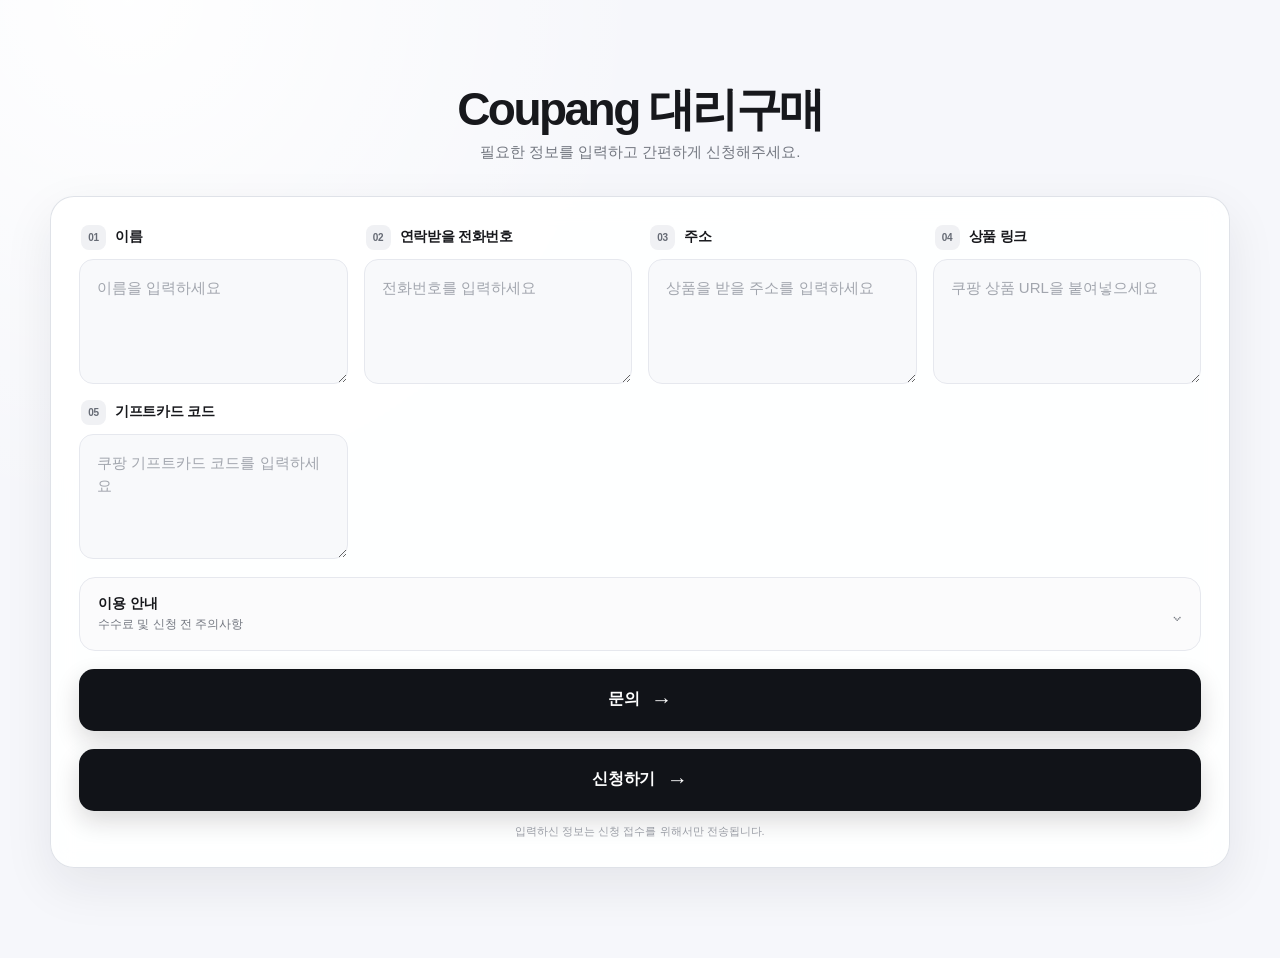
==== index.html @ e5777b5c "Update WORKER_URL to point to API endpoint" ====
<!DOCTYPE html>
<html lang="ko">
<head>
    <meta charset="UTF-8">
    <meta name="viewport" content="width=device-width, initial-scale=1.0, viewport-fit=cover">
    <meta name="theme-color" content="#f6f7fb">
    <title>Coupang 대리구매</title>
    <link rel="stylesheet" href="style.css">
    <link rel="icon" type="image/jpeg" href="coupang.jpg">
</head>

<body>
    <main class="page">
        <header class="hero">
            <h1>Coupang 대리구매</h1>
            <p>필요한 정보를 입력하고 간편하게 신청해주세요.</p>
        </header>

        <section class="form-card">
            <div class="form-grid">
                <div class="field-card">
                    <label for="name">
                        <span class="field-number">01</span>
                        이름
                    </label>
                    <textarea id="name" rows="1" placeholder="이름을 입력하세요"></textarea>
                </div>

                <div class="field-card">
                    <label for="phone">
                        <span class="field-number">02</span>
                        연락받을 전화번호
                    </label>
                    <textarea id="phone" rows="1" placeholder="전화번호를 입력하세요" inputmode="tel"></textarea>
                </div>

                <div class="field-card">
                    <label for="address">
                        <span class="field-number">03</span>
                        주소
                    </label>
                    <textarea id="address" rows="2" placeholder="상품을 받을 주소를 입력하세요"></textarea>
                </div>

                <div class="field-card">
                    <label for="product">
                        <span class="field-number">04</span>
                        상품 링크
                    </label>
                    <textarea id="product" rows="2" placeholder="쿠팡 상품 URL을 붙여넣으세요"></textarea>
                </div>

                <div class="field-card">
                    <label for="code">
                        <span class="field-number">05</span>
                        기프트카드 코드
                    </label>
                    <textarea id="code" rows="2" placeholder="쿠팡 기프트카드 코드를 입력하세요"></textarea>
                </div>
            </div>

            <details class="notice">
                <summary>
                    <span>
                        <strong>이용 안내</strong>
                        <small>수수료 및 신청 전 주의사항</small>
                    </span>
                    <span class="chevron">⌄</span>
                </summary>

                <div class="notice-content">
                    <section>
                        <h2 style="font-size: 32px; font-weight: 900; text-align: center;">해외배송 안됩니다</h2>
                        <h2>수수료</h2>
                        <p>디스코드로 문의 바랍니다</p>
                        <p><a href="https://discord.gg/Zx6Rfhcvan" target="_blank" rel="noopener">discord.gg/Zx6Rfhcvan</a></p>

                        <ul class="fee-list">
                            <li><span>1만원 미만</span><b>무료</b></li>
                            <li><span>1만원 이상 ~ 5만원 미만</span><b>1만원</b></li>
                            <li><span>5만원 이상 ~ 10만원 미만</span><b>2만원</b></li>
                            <li><span>10만원 이상 ~ 15만원 미만</span><b>3만원</b></li>
                            <li><span>15만원 이상 ~ 20만원 미만</span><b>4만원</b></li>
                            <li><span>20만원 이상 ~ 25만원 미만</span><b>5만원</b></li>
                            <li><span>25만원 이상 ~ 30만원 미만</span><b>6만원</b></li>
                        </ul>

                        <p class="muted">이 이상은 추후에 추가하도록 하겠습니다.</p>
                    </section>

                    <section>
                        <h2>주의사항</h2>
                        <p>상품 링크 입력란에는 쿠팡의 상품 URL을 넣어주셔야 합니다.</p>
                        <p>코드란에는 편의점에서 구매할 수 있는 쿠팡 기프트카드 코드를 넣어주셔야 합니다.</p>

                        <div class="examples">
                            <div><span>상품가격</span><b>5,000원</b><em>→</em><b>기프트카드 1만원</b></div>
                            <div><span>상품가격</span><b>3만 5천원</b><em>→</em><b>기프트카드 5만원</b></div>
                            <div><span>상품가격</span><b>7만 5천원</b><em>→</em><b>기프트카드 10만원</b></div>
                            <div><span>상품가격</span><b>13만 5천원</b><em>→</em><b>기프트카드 17만원</b></div>
                        </div>

                        <p>상품 가격이 기프트카드 가격을 넘어갈 때는 아래 형식으로 작성해주시기 바랍니다.</p>
                        <div class="code-example">
                            <div>기프트 카드 1: ~~~~~~~ <span>(10만원)</span></div>
                            <div>기프트 카드 2: ~~~~~~~ <span>(7만원)</span></div>
                        </div>
                    </section>
                </div>
            </details>

            <button class="submit-button contact-button" id="contactButton" type="button">
                <span class="button-label">문의</span>
                <span class="button-arrow">→</span>
            </button>

            <button class="submit-button" id="submitButton" type="button">
                <span class="button-label">신청하기</span>
                <span class="button-arrow">→</span>
            </button>

            <p class="secure-note">입력하신 정보는 신청 접수를 위해서만 전송됩니다.</p>
        </section>
    </main>

    <script>
        const WORKER_URL =
            "https://coupang.yjh20130103.workers.dev/api";

        document.getElementById("contactButton").addEventListener("click", function () {
            window.location.href = "info.html";
        });

        document.getElementById("submitButton").addEventListener("click", async function () {
            const name = document.getElementById("name").value.trim();
            const phone = document.getElementById("phone").value.trim();
            const address = document.getElementById("address").value.trim();
            const product = document.getElementById("product").value.trim();
            const code = document.getElementById("code").value.trim();

            if (!name || !phone || !address || !product || !code) {
                alert("모든 내용을 입력해주세요.");
                return;
            }

            const button = document.getElementById("submitButton");

            button.disabled = true;
            button.classList.add("loading");
            button.querySelector(".button-label").textContent = "신청 전송 중...";
            button.querySelector(".button-arrow").textContent = "···";

            try {
                const response = await fetch(WORKER_URL, {
                    method: "POST",
                    headers: {
                        "Content-Type": "application/json"
                    },
                    body: JSON.stringify({
                        name: name,
                        phone: phone,
                        address: address,
                        product: product,
                        code: code
                    })
                });

                if (!response.ok) {
                    throw new Error("전송 실패");
                }

                alert("신청이 정상적으로 접수되었습니다.");

                document.getElementById("name").value = "";
                document.getElementById("phone").value = "";
                document.getElementById("address").value = "";
                document.getElementById("product").value = "";
                document.getElementById("code").value = "";

            } catch (error) {
                console.error(error);
                alert(
                    "신청 전송에 실패했습니다.\n" +
                    "잠시 후 다시 시도해주세요."
                );
            } finally {
                button.disabled = false;
                button.classList.remove("loading");
                button.querySelector(".button-label").textContent = "신청하기";
                button.querySelector(".button-arrow").textContent = "→";
            }
        });
    </script>
</body>
</html>
---- style.css ----
* {
    box-sizing: border-box;
}

:root {
    --bg: #f6f7fb;
    --card: #ffffff;
    --text: #17181c;
    --muted: #737780;
    --line: #e6e8ee;
    --input: #f8f9fb;
    --accent: #111318;
    --accent-soft: #f0f1f4;
    --shadow: 0 18px 50px rgba(22, 27, 35, 0.08);
}

html {
    scroll-behavior: smooth;
}

body {
    margin: 0;
    min-height: 100vh;
    background:
        radial-gradient(circle at 10% 0%, rgba(255,255,255,.95), transparent 35%),
        var(--bg);
    color: var(--text);
    font-family: -apple-system, BlinkMacSystemFont, "Segoe UI", "Noto Sans KR",
        "Apple SD Gothic Neo", Arial, sans-serif;
    -webkit-font-smoothing: antialiased;
}

button,
textarea {
    font: inherit;
}

.page {
    width: min(1180px, calc(100% - 40px));
    margin: 0 auto;
    padding: 70px 0 90px;
}

.hero {
    text-align: center;
    margin-bottom: 34px;
}

.hero-badge {
    display: inline-flex;
    align-items: center;
    min-height: 28px;
    padding: 0 11px;
    border: 1px solid var(--line);
    border-radius: 999px;
    background: rgba(255,255,255,.7);
    color: #777b84;
    font-size: 10px;
    font-weight: 800;
    letter-spacing: .13em;
}

.hero h1 {
    margin: 14px 0 8px;
    font-size: clamp(30px, 4vw, 46px);
    line-height: 1.1;
    letter-spacing: -.055em;
}

.hero p {
    margin: 0;
    color: var(--muted);
    font-size: 15px;
}

.form-card {
    padding: 28px;
    border: 1px solid rgba(220,223,230,.9);
    border-radius: 24px;
    background: rgba(255,255,255,.9);
    box-shadow: var(--shadow);
    backdrop-filter: blur(12px);
}

.form-grid {
    display: grid;
    grid-template-columns: repeat(2, minmax(0, 1fr));
    gap: 16px;
}

.field-card {
    min-width: 0;
}

.field-card label {
    display: flex;
    align-items: center;
    gap: 9px;
    margin: 0 0 9px 2px;
    font-size: 14px;
    font-weight: 750;
    letter-spacing: -.02em;
}

.field-number {
    display: inline-flex;
    align-items: center;
    justify-content: center;
    width: 25px;
    height: 25px;
    border-radius: 8px;
    background: var(--accent-soft);
    color: #666b75;
    font-size: 10px;
    font-weight: 800;
}

textarea {
    display: block;
    width: 100%;
    min-height: 64px;
    padding: 16px 17px;
    border: 1px solid var(--line);
    border-radius: 14px;
    outline: none;
    background: var(--input);
    color: var(--text);
    font-size: 15px;
    line-height: 1.55;
    resize: vertical;
    transition: border-color .18s ease, box-shadow .18s ease, background .18s ease;
}

textarea::placeholder {
    color: #a2a6ae;
}

textarea:focus {
    border-color: #9da2ac;
    background: #fff;
    box-shadow: 0 0 0 4px rgba(17,19,24,.055);
}

.notice {
    margin-top: 18px;
    border: 1px solid var(--line);
    border-radius: 16px;
    overflow: hidden;
    background: #fbfbfc;
}

.notice summary {
    display: flex;
    align-items: center;
    justify-content: space-between;
    gap: 20px;
    padding: 17px 18px;
    cursor: pointer;
    list-style: none;
    user-select: none;
}

.notice summary::-webkit-details-marker {
    display: none;
}

.notice summary > span:first-child {
    display: flex;
    flex-direction: column;
    gap: 3px;
}

.notice summary strong {
    font-size: 14px;
}

.notice summary small {
    color: var(--muted);
    font-size: 12px;
}

.chevron {
    color: #777b83;
    font-size: 22px;
    line-height: 1;
    transition: transform .2s ease;
}

.notice[open] .chevron {
    transform: rotate(180deg);
}

.notice-content {
    display: grid;
    grid-template-columns: 1fr 1fr;
    gap: 28px;
    padding: 0 20px 22px;
    border-top: 1px solid var(--line);
}

.notice-content section {
    min-width: 0;
}

.notice-content h2 {
    margin: 22px 0 9px;
    font-size: 17px;
    letter-spacing: -.03em;
}

.notice-content p {
    margin: 7px 0;
    color: #5f636c;
    font-size: 13px;
    line-height: 1.65;
}

.notice-content a {
    color: inherit;
    text-decoration: underline;
    text-underline-offset: 3px;
}

.fee-list {
    display: grid;
    gap: 6px;
    margin: 13px 0;
    padding: 0;
    list-style: none;
}

.fee-list li {
    display: flex;
    justify-content: space-between;
    gap: 12px;
    padding: 9px 11px;
    border-radius: 9px;
    background: #f1f2f5;
    color: #60646d;
    font-size: 12px;
}

.fee-list b {
    color: var(--text);
    white-space: nowrap;
}

.muted {
    color: #969aa2 !important;
}

.examples {
    display: grid;
    gap: 6px;
    margin: 12px 0 15px;
}

.examples div {
    display: flex;
    flex-wrap: wrap;
    align-items: center;
    gap: 7px;
    padding: 9px 11px;
    border-radius: 9px;
    background: #f1f2f5;
    color: #60646d;
    font-size: 12px;
}

.examples b {
    color: var(--text);
}

.examples em {
    font-style: normal;
    color: #999da5;
}

.code-example {
    margin-top: 11px;
    padding: 12px 13px;
    border: 1px solid var(--line);
    border-radius: 10px;
    background: #f4f5f7;
    color: #555963;
    font-size: 12px;
    line-height: 1.8;
}

.code-example span {
    color: #999da5;
}

.submit-button {
    display: flex;
    align-items: center;
    justify-content: center;
    gap: 12px;
    width: 100%;
    min-height: 62px;
    margin-top: 18px;
    padding: 0 22px;
    border: 0;
    border-radius: 15px;
    background: var(--accent);
    color: #fff;
    box-shadow: 0 10px 25px rgba(17,19,24,.16);
    cursor: pointer;
    font-size: 16px;
    font-weight: 800;
    letter-spacing: -.02em;
    transition: transform .15s ease, box-shadow .15s ease, opacity .15s ease;
}

.submit-button:hover:not(:disabled) {
    transform: translateY(-2px);
    box-shadow: 0 14px 30px rgba(17,19,24,.21);
}

.submit-button:active:not(:disabled) {
    transform: translateY(0);
}

.submit-button:disabled {
    cursor: not-allowed;
    opacity: .62;
}

.button-arrow {
    font-size: 21px;
    line-height: 1;
}

.secure-note {
    margin: 13px 0 0;
    text-align: center;
    color: #999da5;
    font-size: 11px;
}

@media (min-width: 900px) {
    .form-grid {
        grid-template-columns: repeat(4, minmax(0, 1fr));
    }

    .field-card textarea {
        min-height: 125px;
    }
}

@media (max-width: 899px) {
    .page {
        padding-top: 48px;
    }

    .form-card {
        padding: 22px;
    }

    .notice-content {
        grid-template-columns: 1fr;
        gap: 4px;
    }
}

@media (max-width: 600px) {
    .page {
        width: min(100% - 24px, 520px);
        padding: 30px 0 50px;
    }

    .hero {
        margin-bottom: 22px;
    }

    .hero-badge {
        font-size: 9px;
    }

    .hero h1 {
        margin-top: 12px;
        font-size: 31px;
    }

    .hero p {
        font-size: 13px;
    }

    .form-card {
        padding: 16px;
        border-radius: 20px;
    }

    .form-grid {
        display: flex;
        flex-direction: column;
        gap: 13px;
    }

    .field-card label {
        margin-bottom: 7px;
        font-size: 13px;
    }

    .field-number {
        width: 23px;
        height: 23px;
    }

    textarea {
        min-height: 58px;
        padding: 14px;
        border-radius: 13px;
        font-size: 14px;
        resize: none;
    }

    #address,
    #product,
    #code {
        min-height: 76px;
    }

    .notice {
        margin-top: 13px;
        border-radius: 14px;
    }

    .notice summary {
        padding: 15px;
    }

    .notice-content {
        padding: 0 15px 17px;
    }

    .notice-content h2 {
        margin-top: 18px;
        font-size: 15px;
    }

    .notice-content p {
        font-size: 12px;
    }

    .fee-list li,
    .examples div,
    .code-example {
        font-size: 11px;
    }

    .submit-button {
        min-height: 58px;
        margin-top: 14px;
        border-radius: 14px;
        font-size: 15px;
    }

    .secure-note {
        font-size: 10px;
    }
}

@media (max-width: 360px) {
    .page {
        width: calc(100% - 18px);
    }

    .form-card {
        padding: 13px;
    }

    .hero h1 {
        font-size: 28px;
    }

    .fee-list li {
        font-size: 10px;
    }
}

.inquiry-field textarea {
    min-height: 180px;
}
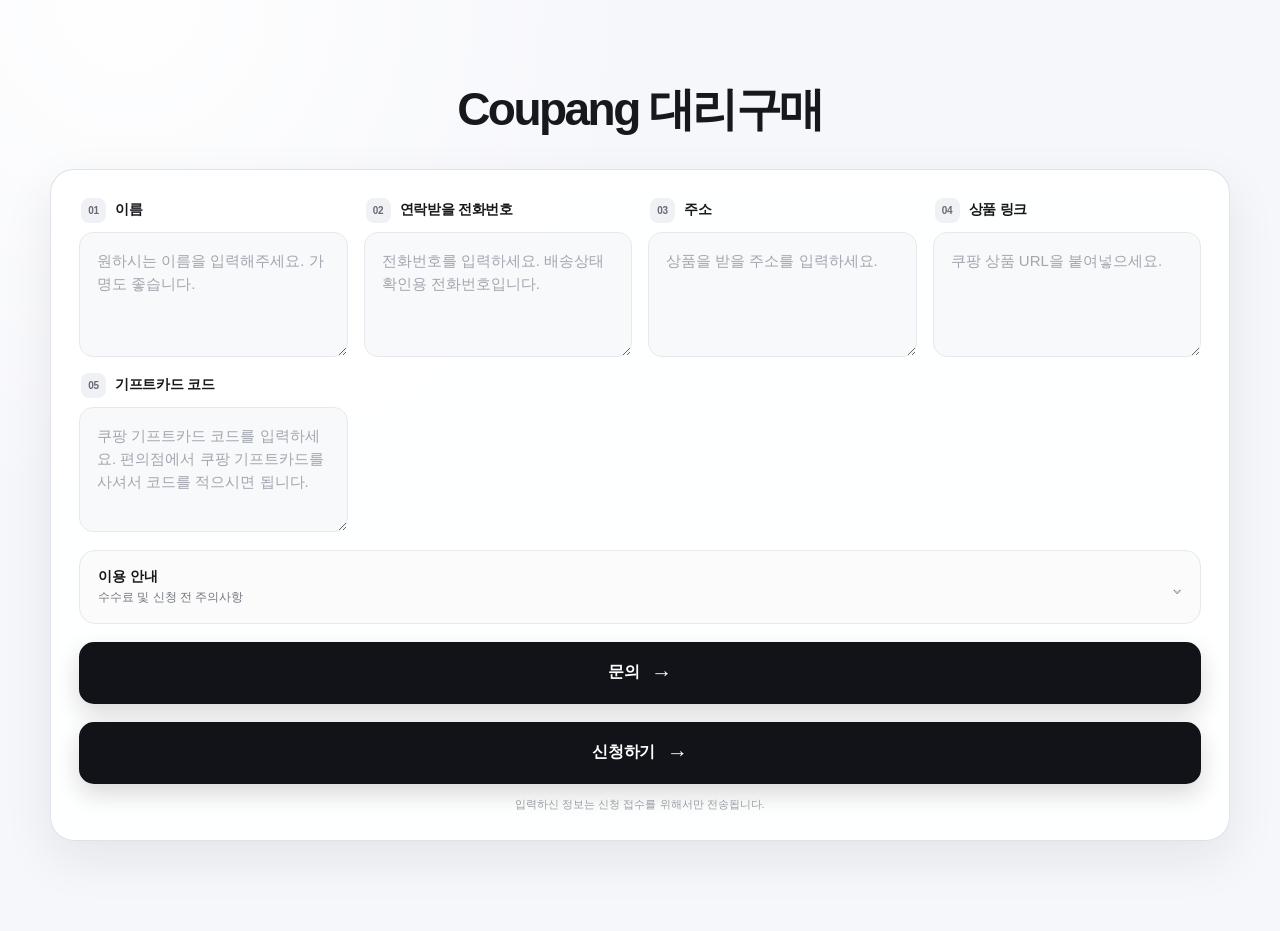
==== commit 77cd5ab9: "Update placeholders for form fields in index.html" ====
--- a/index.html
+++ b/index.html
@@ -13,7 +13,6 @@
     <main class="page">
         <header class="hero">
             <h1>Coupang 대리구매</h1>
-            <p>필요한 정보를 입력하고 간편하게 신청해주세요.</p>
         </header>
 
         <section class="form-card">
@@ -23,7 +22,7 @@
                         <span class="field-number">01</span>
                         이름
                     </label>
-                    <textarea id="name" rows="1" placeholder="이름을 입력하세요"></textarea>
+                    <textarea id="name" rows="1" placeholder="원하시는 이름을 입력해주세요. 가명도 좋습니다."></textarea>
                 </div>
 
                 <div class="field-card">
@@ -31,7 +30,7 @@
                         <span class="field-number">02</span>
                         연락받을 전화번호
                     </label>
-                    <textarea id="phone" rows="1" placeholder="전화번호를 입력하세요" inputmode="tel"></textarea>
+                    <textarea id="phone" rows="1" placeholder="전화번호를 입력하세요. 배송상태 확인용 전화번호입니다." inputmode="tel"></textarea>
                 </div>
 
                 <div class="field-card">
@@ -39,7 +38,7 @@
                         <span class="field-number">03</span>
                         주소
                     </label>
-                    <textarea id="address" rows="2" placeholder="상품을 받을 주소를 입력하세요"></textarea>
+                    <textarea id="address" rows="2" placeholder="상품을 받을 주소를 입력하세요."></textarea>
                 </div>
 
                 <div class="field-card">
@@ -47,7 +46,7 @@
                         <span class="field-number">04</span>
                         상품 링크
                     </label>
-                    <textarea id="product" rows="2" placeholder="쿠팡 상품 URL을 붙여넣으세요"></textarea>
+                    <textarea id="product" rows="2" placeholder="쿠팡 상품 URL을 붙여넣으세요."></textarea>
                 </div>
 
                 <div class="field-card">
@@ -55,7 +54,7 @@
                         <span class="field-number">05</span>
                         기프트카드 코드
                     </label>
-                    <textarea id="code" rows="2" placeholder="쿠팡 기프트카드 코드를 입력하세요"></textarea>
+                    <textarea id="code" rows="2" placeholder="쿠팡 기프트카드 코드를 입력하세요. 편의점에서 쿠팡 기프트카드를 사셔서 코드를 적으시면 됩니다."></textarea>
                 </div>
             </div>
 
@@ -71,9 +70,14 @@
                 <div class="notice-content">
                     <section>
                         <h2 style="font-size: 32px; font-weight: 900; text-align: center;">해외배송 안됩니다</h2>
+
                         <h2>수수료</h2>
                         <p>디스코드로 문의 바랍니다</p>
-                        <p><a href="https://discord.gg/Zx6Rfhcvan" target="_blank" rel="noopener">discord.gg/Zx6Rfhcvan</a></p>
+                        <p>
+                            <a href="https://discord.gg/Zx6Rfhcvan" target="_blank" rel="noopener">
+                                discord.gg/Zx6Rfhcvan
+                            </a>
+                        </p>
 
                         <ul class="fee-list">
                             <li><span>1만원 미만</span><b>무료</b></li>
@@ -90,17 +94,44 @@
 
                     <section>
                         <h2>주의사항</h2>
+
                         <p>상품 링크 입력란에는 쿠팡의 상품 URL을 넣어주셔야 합니다.</p>
                         <p>코드란에는 편의점에서 구매할 수 있는 쿠팡 기프트카드 코드를 넣어주셔야 합니다.</p>
 
                         <div class="examples">
-                            <div><span>상품가격</span><b>5,000원</b><em>→</em><b>기프트카드 1만원</b></div>
-                            <div><span>상품가격</span><b>3만 5천원</b><em>→</em><b>기프트카드 5만원</b></div>
-                            <div><span>상품가격</span><b>7만 5천원</b><em>→</em><b>기프트카드 10만원</b></div>
-                            <div><span>상품가격</span><b>13만 5천원</b><em>→</em><b>기프트카드 17만원</b></div>
+                            <div>
+                                <span>상품가격</span>
+                                <b>5,000원</b>
+                                <em>→</em>
+                                <b>기프트카드 1만원</b>
+                            </div>
+
+                            <div>
+                                <span>상품가격</span>
+                                <b>3만 5천원</b>
+                                <em>→</em>
+                                <b>기프트카드 5만원</b>
+                            </div>
+
+                            <div>
+                                <span>상품가격</span>
+                                <b>7만 5천원</b>
+                                <em>→</em>
+                                <b>기프트카드 10만원</b>
+                            </div>
+
+                            <div>
+                                <span>상품가격</span>
+                                <b>13만 5천원</b>
+                                <em>→</em>
+                                <b>기프트카드 17만원</b>
+                            </div>
                         </div>
 
-                        <p>상품 가격이 기프트카드 가격을 넘어갈 때는 아래 형식으로 작성해주시기 바랍니다.</p>
+                        <p>
+                            상품 가격이 기프트카드 가격을 넘어갈 때는 아래 형식으로 작성해주시기 바랍니다.
+                        </p>
+
                         <div class="code-example">
                             <div>기프트 카드 1: ~~~~~~~ <span>(10만원)</span></div>
                             <div>기프트 카드 2: ~~~~~~~ <span>(7만원)</span></div>
@@ -109,53 +140,82 @@
                 </div>
             </details>
 
-            <button class="submit-button contact-button" id="contactButton" type="button">
+            <button
+                class="submit-button contact-button"
+                id="contactButton"
+                type="button"
+            >
                 <span class="button-label">문의</span>
                 <span class="button-arrow">→</span>
             </button>
 
-            <button class="submit-button" id="submitButton" type="button">
+            <button
+                class="submit-button"
+                id="submitButton"
+                type="button"
+            >
                 <span class="button-label">신청하기</span>
                 <span class="button-arrow">→</span>
             </button>
 
-            <p class="secure-note">입력하신 정보는 신청 접수를 위해서만 전송됩니다.</p>
+            <p class="secure-note">
+                입력하신 정보는 신청 접수를 위해서만 전송됩니다.
+            </p>
         </section>
     </main>
 
     <script>
+        // 대리구매 신청 API
         const WORKER_URL =
-            "https://coupang.yjh20130103.workers.dev/api";
-
+            "https://coupang.yjh20130103.workers.dev/api/apply";
+
+        // 문의 페이지 이동
         document.getElementById("contactButton").addEventListener("click", function () {
             window.location.href = "info.html";
         });
 
+        // 대리구매 신청
         document.getElementById("submitButton").addEventListener("click", async function () {
-            const name = document.getElementById("name").value.trim();
-            const phone = document.getElementById("phone").value.trim();
-            const address = document.getElementById("address").value.trim();
-            const product = document.getElementById("product").value.trim();
-            const code = document.getElementById("code").value.trim();
+            const name =
+                document.getElementById("name").value.trim();
+
+            const phone =
+                document.getElementById("phone").value.trim();
+
+            const address =
+                document.getElementById("address").value.trim();
+
+            const product =
+                document.getElementById("product").value.trim();
+
+            const code =
+                document.getElementById("code").value.trim();
 
             if (!name || !phone || !address || !product || !code) {
                 alert("모든 내용을 입력해주세요.");
                 return;
             }
 
-            const button = document.getElementById("submitButton");
+            const button =
+                document.getElementById("submitButton");
 
             button.disabled = true;
             button.classList.add("loading");
-            button.querySelector(".button-label").textContent = "신청 전송 중...";
-            button.querySelector(".button-arrow").textContent = "···";
+
+            button.querySelector(".button-label").textContent =
+                "신청 전송 중...";
+
+            button.querySelector(".button-arrow").textContent =
+                "···";
 
             try {
                 const response = await fetch(WORKER_URL, {
                     method: "POST",
+
                     headers: {
                         "Content-Type": "application/json"
                     },
+
                     body: JSON.stringify({
                         name: name,
                         phone: phone,
@@ -165,8 +225,17 @@
                     })
                 });
 
+                const responseText = await response.text();
+
+                console.log("신청 응답:", response.status, responseText);
+
                 if (!response.ok) {
-                    throw new Error("전송 실패");
+                    throw new Error(
+                        "HTTP " +
+                        response.status +
+                        ": " +
+                        responseText
+                    );
                 }
 
                 alert("신청이 정상적으로 접수되었습니다.");
@@ -178,16 +247,23 @@
                 document.getElementById("code").value = "";
 
             } catch (error) {
-                console.error(error);
+                console.error("신청 전송 오류:", error);
+
                 alert(
-                    "신청 전송에 실패했습니다.\n" +
-                    "잠시 후 다시 시도해주세요."
+                    "신청 전송에 실패했습니다.\n\n" +
+                    "오류: " +
+                    error.message
                 );
+
             } finally {
                 button.disabled = false;
                 button.classList.remove("loading");
-                button.querySelector(".button-label").textContent = "신청하기";
-                button.querySelector(".button-arrow").textContent = "→";
+
+                button.querySelector(".button-label").textContent =
+                    "신청하기";
+
+                button.querySelector(".button-arrow").textContent =
+                    "→";
             }
         });
     </script>
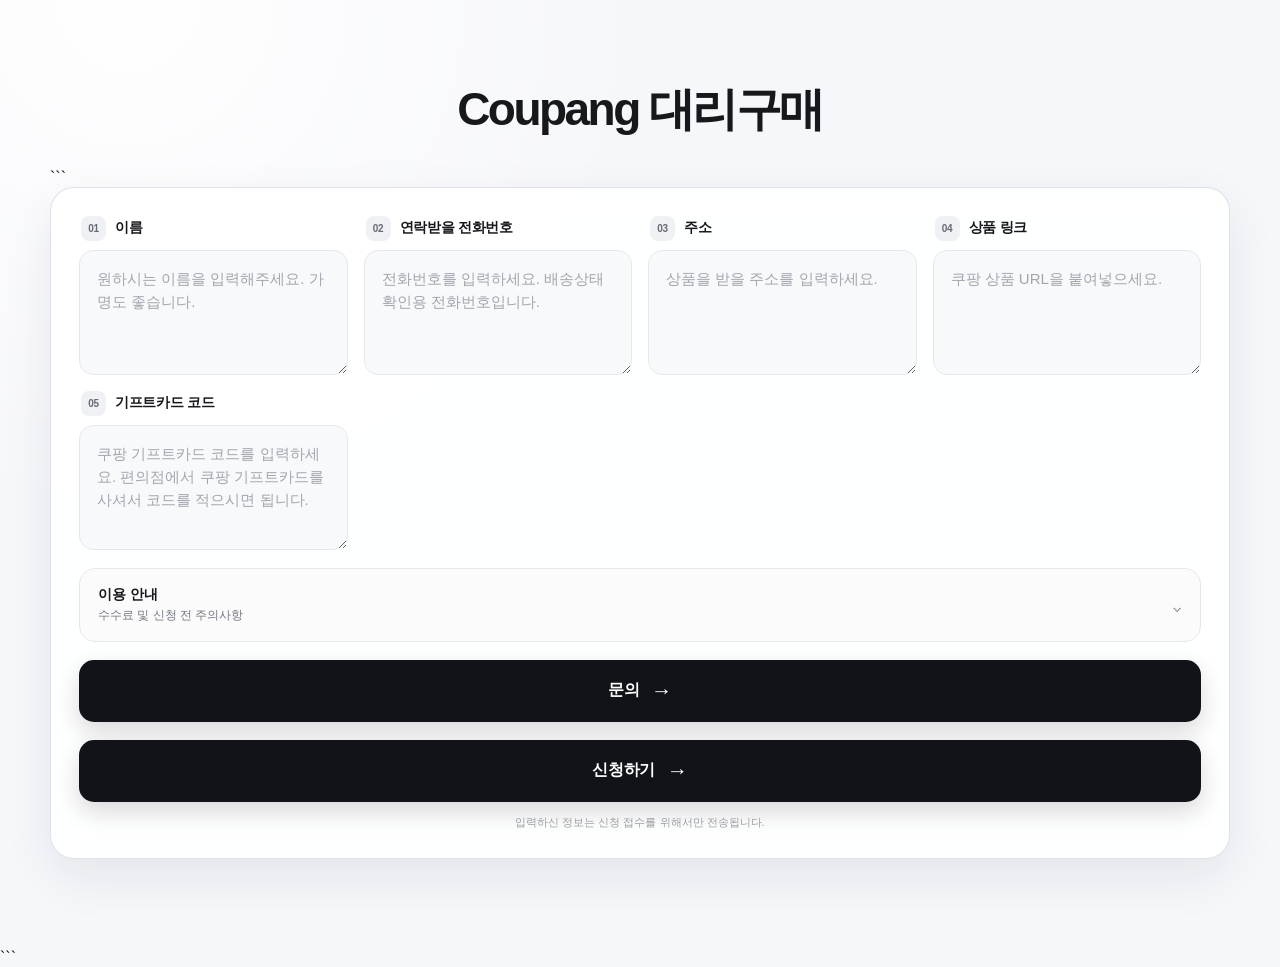
==== commit 97df9fc8: "Update index.html" ====
--- a/index.html
+++ b/index.html
@@ -1,4 +1,5 @@
 <!DOCTYPE html>
+
 <html lang="ko">
 <head>
     <meta charset="UTF-8">
@@ -6,7 +7,7 @@
     <meta name="theme-color" content="#f6f7fb">
     <title>Coupang 대리구매</title>
     <link rel="stylesheet" href="style.css">
-    <link rel="icon" type="image/jpeg" href="coupang.jpg">
+    <link rel="icon" type="image/jpeg" href="coupang.png">
 </head>
 
 <body>
@@ -15,257 +16,260 @@
             <h1>Coupang 대리구매</h1>
         </header>
 
-        <section class="form-card">
-            <div class="form-grid">
-                <div class="field-card">
-                    <label for="name">
-                        <span class="field-number">01</span>
-                        이름
-                    </label>
-                    <textarea id="name" rows="1" placeholder="원하시는 이름을 입력해주세요. 가명도 좋습니다."></textarea>
-                </div>
-
-                <div class="field-card">
-                    <label for="phone">
-                        <span class="field-number">02</span>
-                        연락받을 전화번호
-                    </label>
-                    <textarea id="phone" rows="1" placeholder="전화번호를 입력하세요. 배송상태 확인용 전화번호입니다." inputmode="tel"></textarea>
-                </div>
-
-                <div class="field-card">
-                    <label for="address">
-                        <span class="field-number">03</span>
-                        주소
-                    </label>
-                    <textarea id="address" rows="2" placeholder="상품을 받을 주소를 입력하세요."></textarea>
-                </div>
-
-                <div class="field-card">
-                    <label for="product">
-                        <span class="field-number">04</span>
-                        상품 링크
-                    </label>
-                    <textarea id="product" rows="2" placeholder="쿠팡 상품 URL을 붙여넣으세요."></textarea>
-                </div>
-
-                <div class="field-card">
-                    <label for="code">
-                        <span class="field-number">05</span>
-                        기프트카드 코드
-                    </label>
-                    <textarea id="code" rows="2" placeholder="쿠팡 기프트카드 코드를 입력하세요. 편의점에서 쿠팡 기프트카드를 사셔서 코드를 적으시면 됩니다."></textarea>
-                </div>
-            </div>
-
-            <details class="notice">
-                <summary>
-                    <span>
-                        <strong>이용 안내</strong>
-                        <small>수수료 및 신청 전 주의사항</small>
-                    </span>
-                    <span class="chevron">⌄</span>
-                </summary>
-
-                <div class="notice-content">
-                    <section>
-                        <h2 style="font-size: 32px; font-weight: 900; text-align: center;">해외배송 안됩니다</h2>
-
-                        <h2>수수료</h2>
-                        <p>디스코드로 문의 바랍니다</p>
-                        <p>
-                            <a href="https://discord.gg/Zx6Rfhcvan" target="_blank" rel="noopener">
-                                discord.gg/Zx6Rfhcvan
-                            </a>
-                        </p>
-
-                        <ul class="fee-list">
-                            <li><span>1만원 미만</span><b>무료</b></li>
-                            <li><span>1만원 이상 ~ 5만원 미만</span><b>1만원</b></li>
-                            <li><span>5만원 이상 ~ 10만원 미만</span><b>2만원</b></li>
-                            <li><span>10만원 이상 ~ 15만원 미만</span><b>3만원</b></li>
-                            <li><span>15만원 이상 ~ 20만원 미만</span><b>4만원</b></li>
-                            <li><span>20만원 이상 ~ 25만원 미만</span><b>5만원</b></li>
-                            <li><span>25만원 이상 ~ 30만원 미만</span><b>6만원</b></li>
-                        </ul>
-
-                        <p class="muted">이 이상은 추후에 추가하도록 하겠습니다.</p>
-                    </section>
-
-                    <section>
-                        <h2>주의사항</h2>
-
-                        <p>상품 링크 입력란에는 쿠팡의 상품 URL을 넣어주셔야 합니다.</p>
-                        <p>코드란에는 편의점에서 구매할 수 있는 쿠팡 기프트카드 코드를 넣어주셔야 합니다.</p>
-
-                        <div class="examples">
-                            <div>
-                                <span>상품가격</span>
-                                <b>5,000원</b>
-                                <em>→</em>
-                                <b>기프트카드 1만원</b>
-                            </div>
-
-                            <div>
-                                <span>상품가격</span>
-                                <b>3만 5천원</b>
-                                <em>→</em>
-                                <b>기프트카드 5만원</b>
-                            </div>
-
-                            <div>
-                                <span>상품가격</span>
-                                <b>7만 5천원</b>
-                                <em>→</em>
-                                <b>기프트카드 10만원</b>
-                            </div>
-
-                            <div>
-                                <span>상품가격</span>
-                                <b>13만 5천원</b>
-                                <em>→</em>
-                                <b>기프트카드 17만원</b>
-                            </div>
-                        </div>
-
-                        <p>
-                            상품 가격이 기프트카드 가격을 넘어갈 때는 아래 형식으로 작성해주시기 바랍니다.
-                        </p>
-
-                        <div class="code-example">
-                            <div>기프트 카드 1: ~~~~~~~ <span>(10만원)</span></div>
-                            <div>기프트 카드 2: ~~~~~~~ <span>(7만원)</span></div>
-                        </div>
-                    </section>
-                </div>
-            </details>
-
-            <button
-                class="submit-button contact-button"
-                id="contactButton"
-                type="button"
-            >
-                <span class="button-label">문의</span>
-                <span class="button-arrow">→</span>
-            </button>
-
-            <button
-                class="submit-button"
-                id="submitButton"
-                type="button"
-            >
-                <span class="button-label">신청하기</span>
-                <span class="button-arrow">→</span>
-            </button>
-
-            <p class="secure-note">
-                입력하신 정보는 신청 접수를 위해서만 전송됩니다.
-            </p>
-        </section>
-    </main>
-
-    <script>
-        // 대리구매 신청 API
-        const WORKER_URL =
-            "https://coupang.yjh20130103.workers.dev/api/apply";
-
-        // 문의 페이지 이동
-        document.getElementById("contactButton").addEventListener("click", function () {
-            window.location.href = "info.html";
-        });
-
-        // 대리구매 신청
-        document.getElementById("submitButton").addEventListener("click", async function () {
-            const name =
-                document.getElementById("name").value.trim();
-
-            const phone =
-                document.getElementById("phone").value.trim();
-
-            const address =
-                document.getElementById("address").value.trim();
-
-            const product =
-                document.getElementById("product").value.trim();
-
-            const code =
-                document.getElementById("code").value.trim();
-
-            if (!name || !phone || !address || !product || !code) {
-                alert("모든 내용을 입력해주세요.");
-                return;
+```
+    <section class="form-card">
+        <div class="form-grid">
+            <div class="field-card">
+                <label for="name">
+                    <span class="field-number">01</span>
+                    이름
+                </label>
+                <textarea id="name" rows="1" placeholder="원하시는 이름을 입력해주세요. 가명도 좋습니다."></textarea>
+            </div>
+
+            <div class="field-card">
+                <label for="phone">
+                    <span class="field-number">02</span>
+                    연락받을 전화번호
+                </label>
+                <textarea id="phone" rows="1" placeholder="전화번호를 입력하세요. 배송상태 확인용 전화번호입니다." inputmode="tel"></textarea>
+            </div>
+
+            <div class="field-card">
+                <label for="address">
+                    <span class="field-number">03</span>
+                    주소
+                </label>
+                <textarea id="address" rows="2" placeholder="상품을 받을 주소를 입력하세요."></textarea>
+            </div>
+
+            <div class="field-card">
+                <label for="product">
+                    <span class="field-number">04</span>
+                    상품 링크
+                </label>
+                <textarea id="product" rows="2" placeholder="쿠팡 상품 URL을 붙여넣으세요."></textarea>
+            </div>
+
+            <div class="field-card">
+                <label for="code">
+                    <span class="field-number">05</span>
+                    기프트카드 코드
+                </label>
+                <textarea id="code" rows="2" placeholder="쿠팡 기프트카드 코드를 입력하세요. 편의점에서 쿠팡 기프트카드를 사셔서 코드를 적으시면 됩니다."></textarea>
+            </div>
+        </div>
+
+        <details class="notice">
+            <summary>
+                <span>
+                    <strong>이용 안내</strong>
+                    <small>수수료 및 신청 전 주의사항</small>
+                </span>
+                <span class="chevron">⌄</span>
+            </summary>
+
+            <div class="notice-content">
+                <section>
+                    <h2 style="font-size: 32px; font-weight: 900; text-align: center;">해외배송 안됩니다</h2>
+
+                    <h2>수수료</h2>
+                    <p>디스코드로 문의 바랍니다</p>
+                    <p>
+                        <a href="https://discord.gg/Zx6Rfhcvan" target="_blank" rel="noopener">
+                            discord.gg/Zx6Rfhcvan
+                        </a>
+                    </p>
+
+                    <ul class="fee-list">
+                        <li><span>1만원 미만</span><b>무료</b></li>
+                        <li><span>1만원 이상 ~ 5만원 미만</span><b>1만원</b></li>
+                        <li><span>5만원 이상 ~ 10만원 미만</span><b>2만원</b></li>
+                        <li><span>10만원 이상 ~ 15만원 미만</span><b>3만원</b></li>
+                        <li><span>15만원 이상 ~ 20만원 미만</span><b>4만원</b></li>
+                        <li><span>20만원 이상 ~ 25만원 미만</span><b>5만원</b></li>
+                        <li><span>25만원 이상 ~ 30만원 미만</span><b>6만원</b></li>
+                    </ul>
+
+                    <p class="muted">이 이상은 추후에 추가하도록 하겠습니다.</p>
+                </section>
+
+                <section>
+                    <h2>주의사항</h2>
+
+                    <p>상품 링크 입력란에는 쿠팡의 상품 URL을 넣어주셔야 합니다.</p>
+                    <p>코드란에는 편의점에서 구매할 수 있는 쿠팡 기프트카드 코드를 넣어주셔야 합니다.</p>
+
+                    <div class="examples">
+                        <div>
+                            <span>상품가격</span>
+                            <b>5,000원</b>
+                            <em>→</em>
+                            <b>기프트카드 1만원</b>
+                        </div>
+
+                        <div>
+                            <span>상품가격</span>
+                            <b>3만 5천원</b>
+                            <em>→</em>
+                            <b>기프트카드 5만원</b>
+                        </div>
+
+                        <div>
+                            <span>상품가격</span>
+                            <b>7만 5천원</b>
+                            <em>→</em>
+                            <b>기프트카드 10만원</b>
+                        </div>
+
+                        <div>
+                            <span>상품가격</span>
+                            <b>13만 5천원</b>
+                            <em>→</em>
+                            <b>기프트카드 17만원</b>
+                        </div>
+                    </div>
+
+                    <p>
+                        상품 가격이 기프트카드 가격을 넘어갈 때는 아래 형식으로 작성해주시기 바랍니다.
+                    </p>
+
+                    <div class="code-example">
+                        <div>기프트 카드 1: ~~~~~~~ <span>(10만원)</span></div>
+                        <div>기프트 카드 2: ~~~~~~~ <span>(7만원)</span></div>
+                    </div>
+                </section>
+            </div>
+        </details>
+
+        <button
+            class="submit-button contact-button"
+            id="contactButton"
+            type="button"
+        >
+            <span class="button-label">문의</span>
+            <span class="button-arrow">→</span>
+        </button>
+
+        <button
+            class="submit-button"
+            id="submitButton"
+            type="button"
+        >
+            <span class="button-label">신청하기</span>
+            <span class="button-arrow">→</span>
+        </button>
+
+        <p class="secure-note">
+            입력하신 정보는 신청 접수를 위해서만 전송됩니다.
+        </p>
+    </section>
+</main>
+
+<script>
+    // 대리구매 신청 API
+    const WORKER_URL =
+        "https://coupang-api-server.yjh20130103.workers.dev/api/apply";
+
+    // 문의 페이지 이동
+    document.getElementById("contactButton").addEventListener("click", function () {
+        window.location.href = "info.html";
+    });
+
+    // 대리구매 신청
+    document.getElementById("submitButton").addEventListener("click", async function () {
+        const name =
+            document.getElementById("name").value.trim();
+
+        const phone =
+            document.getElementById("phone").value.trim();
+
+        const address =
+            document.getElementById("address").value.trim();
+
+        const product =
+            document.getElementById("product").value.trim();
+
+        const code =
+            document.getElementById("code").value.trim();
+
+        if (!name || !phone || !address || !product || !code) {
+            alert("모든 내용을 입력해주세요.");
+            return;
+        }
+
+        const button =
+            document.getElementById("submitButton");
+
+        button.disabled = true;
+        button.classList.add("loading");
+
+        button.querySelector(".button-label").textContent =
+            "신청 전송 중...";
+
+        button.querySelector(".button-arrow").textContent =
+            "···";
+
+        try {
+            const response = await fetch(WORKER_URL, {
+                method: "POST",
+
+                headers: {
+                    "Content-Type": "application/json"
+                },
+
+                body: JSON.stringify({
+                    name: name,
+                    phone: phone,
+                    address: address,
+                    product: product,
+                    code: code
+                })
+            });
+
+            const responseText = await response.text();
+
+            console.log("신청 응답:", response.status, responseText);
+
+            if (!response.ok) {
+                throw new Error(
+                    "HTTP " +
+                    response.status +
+                    ": " +
+                    responseText
+                );
             }
 
-            const button =
-                document.getElementById("submitButton");
-
-            button.disabled = true;
-            button.classList.add("loading");
+            alert("신청이 정상적으로 접수되었습니다.");
+
+            document.getElementById("name").value = "";
+            document.getElementById("phone").value = "";
+            document.getElementById("address").value = "";
+            document.getElementById("product").value = "";
+            document.getElementById("code").value = "";
+
+        } catch (error) {
+            console.error("신청 전송 오류:", error);
+
+            alert(
+                "신청 전송에 실패했습니다.\n\n" +
+                "오류: " +
+                error.message
+            );
+
+        } finally {
+            button.disabled = false;
+            button.classList.remove("loading");
 
             button.querySelector(".button-label").textContent =
-                "신청 전송 중...";
+                "신청하기";
 
             button.querySelector(".button-arrow").textContent =
-                "···";
-
-            try {
-                const response = await fetch(WORKER_URL, {
-                    method: "POST",
-
-                    headers: {
-                        "Content-Type": "application/json"
-                    },
-
-                    body: JSON.stringify({
-                        name: name,
-                        phone: phone,
-                        address: address,
-                        product: product,
-                        code: code
-                    })
-                });
-
-                const responseText = await response.text();
-
-                console.log("신청 응답:", response.status, responseText);
-
-                if (!response.ok) {
-                    throw new Error(
-                        "HTTP " +
-                        response.status +
-                        ": " +
-                        responseText
-                    );
-                }
-
-                alert("신청이 정상적으로 접수되었습니다.");
-
-                document.getElementById("name").value = "";
-                document.getElementById("phone").value = "";
-                document.getElementById("address").value = "";
-                document.getElementById("product").value = "";
-                document.getElementById("code").value = "";
-
-            } catch (error) {
-                console.error("신청 전송 오류:", error);
-
-                alert(
-                    "신청 전송에 실패했습니다.\n\n" +
-                    "오류: " +
-                    error.message
-                );
-
-            } finally {
-                button.disabled = false;
-                button.classList.remove("loading");
-
-                button.querySelector(".button-label").textContent =
-                    "신청하기";
-
-                button.querySelector(".button-arrow").textContent =
-                    "→";
-            }
-        });
-    </script>
+                "→";
+        }
+    });
+</script>
+```
+
 </body>
 </html>
